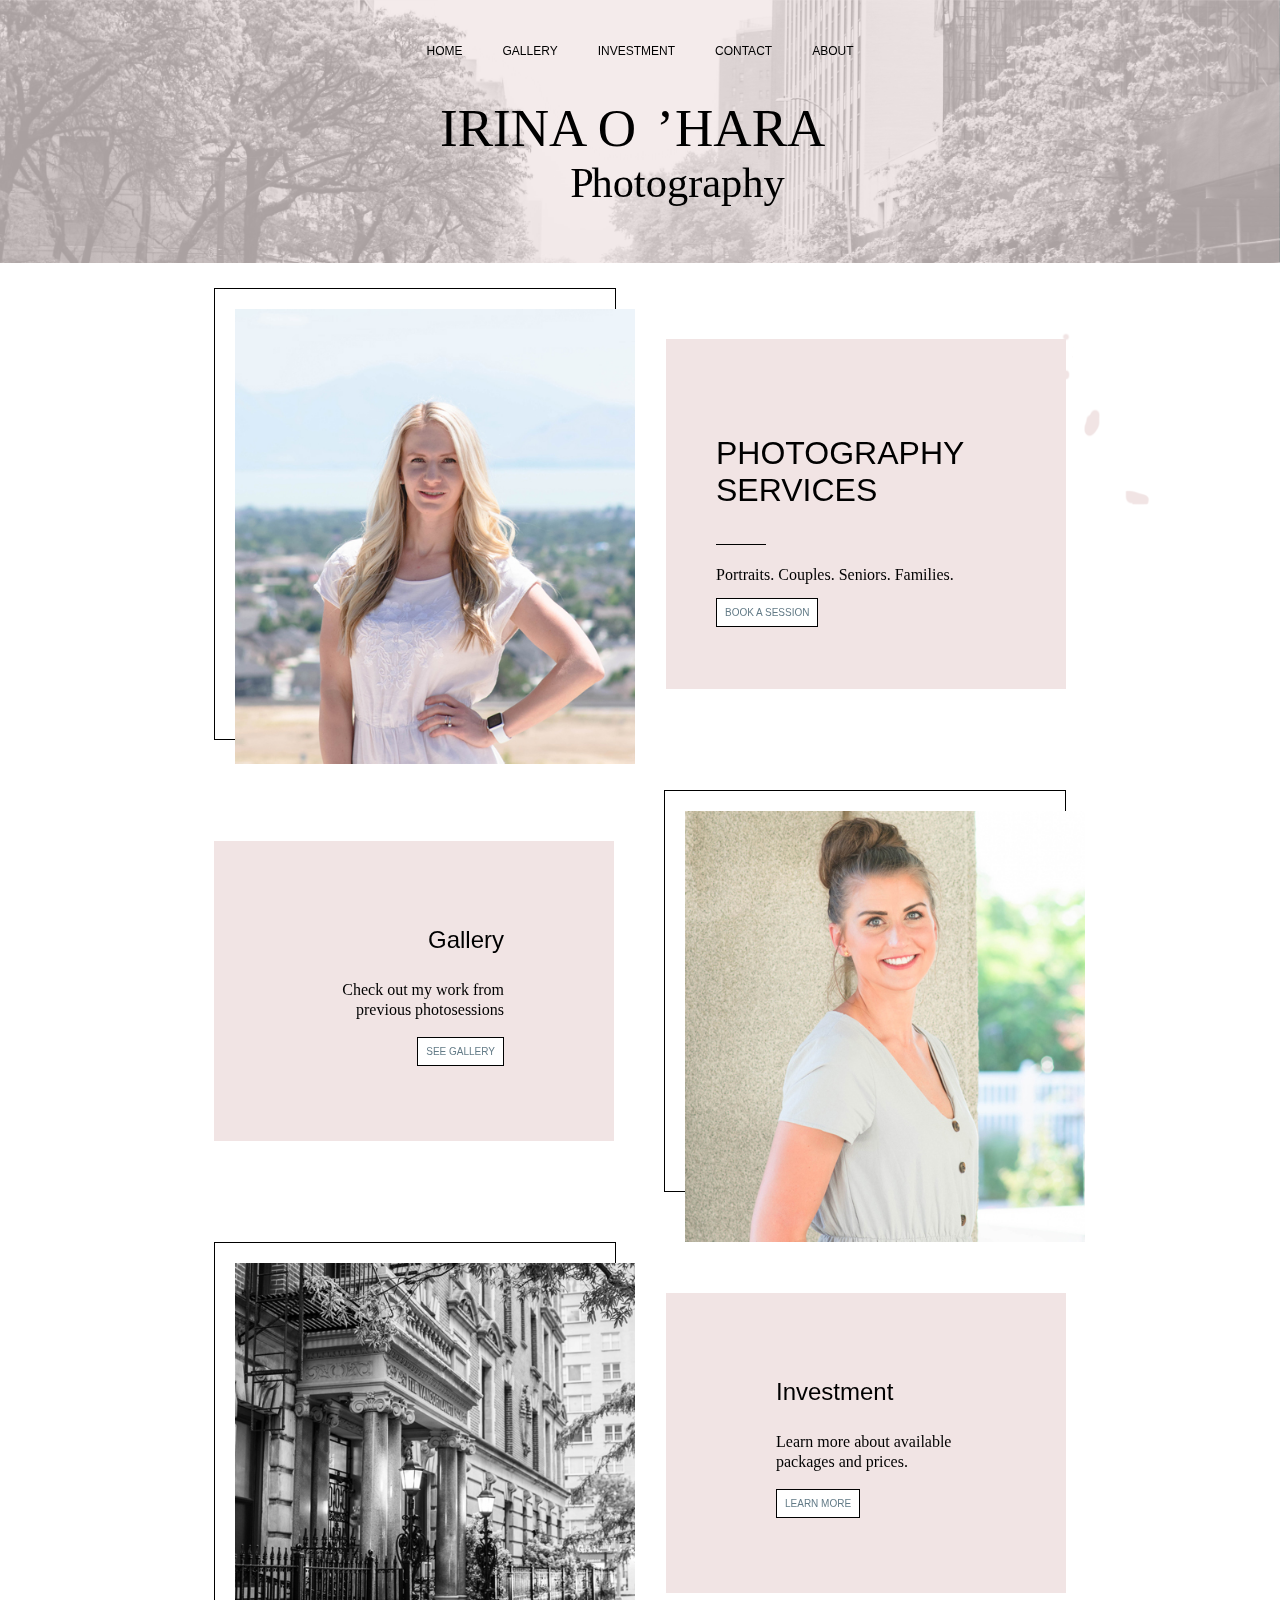
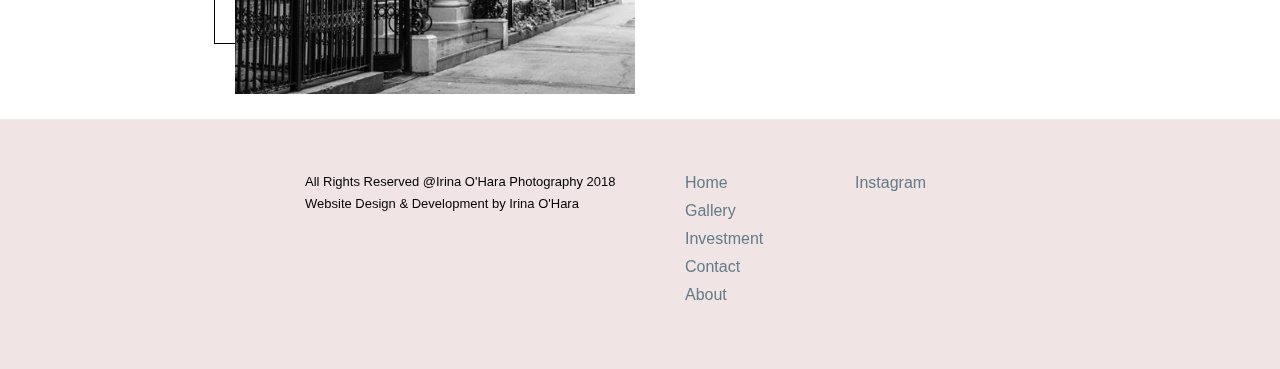
==== index.html @ 75a9f9bd "add more pages" ====
<!DOCTYPE html>
<html lang="en" dir="ltr">
  <head>
    <!-- Global site tag (gtag.js) - Google Analytics -->
    <script async src="https://www.googletagmanager.com/gtag/js?id=UA-121238823-2"></script>
    <script>
      window.dataLayer = window.dataLayer || [];
      function gtag(){dataLayer.push(arguments);}
      gtag('js', new Date());

      gtag('config', 'UA-121238823-2');
    </script>
    <meta charset="utf-8">
    <title>Irina O'Hara Photography</title>
    <link rel="stylesheet" href="../css/main.css">
    <link rel="stylesheet" href="../css/fonts.css">
    <link href="https://fonts.googleapis.com/css?family=Mrs+Saint+Delafield" rel="stylesheet">
  </head>
  <body>
    <header>
      <nav id="mainnav">
        <ul>
          <li><a href="index.html">Home</a></li>
          <li><a href="gallery.html">Gallery</a></li>
          <li><a href="investment.html">Investment</a></li>
          <li><a href="formpage.html">Contact</a></li>
          <li><a href="about.html">About</a></li>
        </ul>
      </nav>
      <img src="../images/logov7.svg" alt="logo" class="logo">
    </header>
    <main>
      <img src="../images/backsplash.png" alt="splash drops" class="backsplash">
      <div class="block block1">
        <img src="../images/irina1.jpg" alt="photo of irina">
      </div>
      <div class="block block2">
        <div class="headline-text-holder">
          <h1>PHOTOGRAPHY SERVICES</h1>
          <hr>
          <p>Portraits. Couples. Seniors. Families. </p>
          <a href="#contact.html" class="call-to-action">BOOK A SESSION</a>
        </div>
      </div>
      <div class="block block3">
        <div class="headline-text-holder content-right">
          <h2>Gallery</h2>
          <hr>
          <p>Check out my work from previous photosessions</p>
          <a href="#gallery.html" class="call-to-action">SEE GALLERY</a>
        </div>
      </div>
      <div class="block block4">
        <img src="../images/marianne.jpg" alt="marianne smiling in the camera">
      </div>
      <div class="block block5">
        <img src="../images/ny.jpg" alt="a building in new york">
      </div>
      <div class="block block6">
        <div class="headline-text-holder content-left">
          <h2>Investment</h2>
          <hr>
          <p>Learn more about available packages and prices.</p>
          <a href="#gallery.html" class="call-to-action">LEARN MORE</a>
        </div>
      </div>
    </main>
    <footer>
      <div class="footer-block footer-block1">
        <p>All Rights Reserved @Irina O'Hara Photography 2018</p>
        <p>Website Design & Development by Irina O'Hara</p>
      </div>
      <div class="footer-block footer-block2">
        <ul>
          <li><a href="index.html">Home</a></li>
          <li><a href="gallery.html">Gallery</a></li>
          <li><a href="investment.html">Investment</a></li>
          <li><a href="formpage.html">Contact</a></li>
          <li><a href="about.html">About</a></li>
        </ul>
      </div>
      <div class="footer-block footer-block3">
        <ul>
          <li><a href="https://www.instagram.com/irinaoharaphotography/" target="_blank">Instagram</a></li>
        </ul>
      </div>
    </footer>
  </body>
</html>
---- css/main.css ----
@import url('https://fonts.googleapis.com/css?family=Oranienbaum');
@import url('https://fonts.googleapis.com/css?family=Roboto');
/* ----------------------------------------------------- */
/* --------- Typography: Heading & Body Copy ----------- */
/* ----------------------------------------------------- */
/* These are the font families of all the headings and body copy */

body{
	font-family: 'Brown', sans-serif;
	font-weight: 200;
	max-width: 2400px;
	margin: 0 auto;
}

h1,h2,h3,h4,h5,h6{
	font-weight: 100;
}
p{
	font-family: "Baskerville", serif;
	font-size: 16px;
	line-height: 1.3;
}

/* -------------------------------------------------- */
/* --------- Navigation: Main & Secondary ----------- */
/* -------------------------------------------------- */
/* Colors, style, floating, shapes, etc of main & secondary navs */

/* Main Navigation Style */
header{
	display: flex;
	flex-direction: column;
	background-image: url(../images/header-background.svg);
	background-repeat: no-repeat;
	background-size: cover;
	background-position: top;
}
.logo{
  width: 400px;
	margin: 0 auto;
	padding-bottom: 40px;
}
nav{
  height: 100px;
}
#mainnav ul{
	display: flex;
  list-style: none;
	justify-content: center;
  align-items: center;
	margin: 0;
	padding: 0;
	height: 100%;
}
#mainnav li{
	margin: 10px 20px;
}
#mainnav a:link{
	color: black;
  text-decoration-line: none;
	text-transform: uppercase;
	font-size: 12px;
}
#mainnav a:visited{
	color: #637B87;
}
#mainnav a:hover{
	color: #638783;
}
#mainnav a:active{
	color: #D7D7D0;
}

/* Non-Navigational Link Styles */
/* This is for all default links */
a:link{
	color: #637B87;
}
a:visited{
	color: black;
}
a:hover{
	color: #D7D7D0;
}
a:active{
	color: #D7D7D0;
}

/* -------------------------------------------------- */
/* ----------------  Main Section Styles ------------ */
/* -------------------------------------------------- */
/* -----------------     Home Page   ---------------- */
/* -------------------------------------------------- */
main{
	max-width: 1000px;
	margin: 0 auto;
	display: flex;
	flex-wrap: wrap;
	justify-content: center;
	align-items: center;
	position: relative;
}
.backsplash{
	position: fixed;
	z-index: -9;
	top: 0;
}
.block{
	width: 400px;
	height: 450px;
	background-color: #f1e4e4;
	margin: 25px;
}
.block1, .block4, .block5{
	border: 1px solid black;
	position: relative;
	background-color: white;
}
.block2, .block3, .block6{
	display: flex;
	justify-content: center;
	align-items: center;
	height: 350px;
}
.block3,.block6{
	height: 300px;
}
.block4, .block5{
	height: 400px;
}
.block7{
	width: 450px;
	height: 100%;
	padding: 50px;
  padding-top: 0;
  margin-top: 100px;
}
.about-text-holder{
	width: 400px;
	height: 500px;
	display: flex;
	justify-content: center;
	align-items: flex-start;
	flex-direction: column;
	text-align: left;
	line-height: 1.5;
}
.block8{
	width: 300px;
  height: 340px;
}
.block10{
	position: relative;
	background-color: rgba(255, 255, 255, 0);
	height: 50px;
}
.img-holder{
	width: 300px;
}
.block img{
	width: 400px;
  position: absolute;
  top: 20px;
  left: 20px;
}
.img-holder img{
	width: 300px;
	position: absolute;
	top: 30px;
	right: 30px;
	left: unset;
}
.headline-text-holder{
	width: 300px;
	height: 200px;
	padding: 50px;
}
hr{
	background-color: black;
	border: none;
	height: 1px;
	width: 50px;
	display: inline-block;
	margin: 0;
}
.call-to-action{
	border: 1px solid black;
	padding: 8px;
	font-size: 10px;
	color: black;
	text-decoration: none;
	background-color: white;
}
.content-right{
	display: flex;
	justify-content: center;
	align-items: flex-end;
	flex-direction: column;
	width: 180px;
	height: 150px;
	text-align: right;
}
.content-left{
	display: flex;
	justify-content: center;
	align-items: flex-start;
	flex-direction: column;
	width: 180px;
	height: 150px;
  text-align: left;
}
.content-left h2, .content-right h2{
	margin: 10px 0;
}
.call-to-action-text{
	background-color: rgba(59, 59, 59, 0.5);
	position: absolute;
	top: -90px;
	right: -204px;
	width: 380px;
	height: 100px;
	padding: 20px;
	align-items: center;
}
.call-to-action-text p{
	color: white;
	font-size: 20px;
	font-family: "Brown", sans-serif;
}
.about-text-holder p{
	line-height: 1.5;
}


/* -------------------------------------------------- */
/* ----------------- Footer Styles ------------------ */
/* -------------------------------------------------- */
footer{
	text-align: left;
	background-color: #f1e4e4;
	margin-top: 50px;
	padding: 50px 0;
	display: flex;
	justify-content: center;
	align-items: flex-start;
}
.footer-block{
	height: 150px;
}
.footer-block1{
	width: 340px;
}
.footer-block2, .footer-block3{
	width: 170px;
}
.footer-block p{
	font-family: "Brown", sans-serif;
	font-weight: 200;
	font-size: 13px;
	margin: 5px;
}
.footer-block ul{
	margin: 0;
}
.footer-block li{
	margin: 5px;
	padding-bottom: 5px;
	list-style: none;
}
.footer-block a{
	text-decoration: none;
}
---- css/fonts.css ----
@font-face {
    font-family: 'baskervillenormal';
    src: url('baskvl-webfont.woff2') format('woff2'),
         url('baskvl-webfont.woff') format('woff');
    font-weight: normal;
    font-style: normal;
}
@font-face {
    font-family: 'audreymedium';
    src: url('audrey-medium-webfont.woff2') format('woff2'),
         url('audrey-medium-webfont.woff') format('woff');
    font-weight: normal;
    font-style: normal;
}
@font-face {
    font-family: 'audreyregular';
    src: url('audrey-normal-webfont.woff2') format('woff2'),
         url('audrey-normal-webfont.woff') format('woff');
    font-weight: normal;
    font-style: normal;
}
@import url('https://fonts.googleapis.com/css?family=Mrs+Saint+Delafield');
@font-face {
    font-family: 'brownlight';
    src: url('brown-light-webfont.woff2') format('woff2'),
         url('brown-light-webfont.woff') format('woff');
    font-weight: normal;
    font-style: normal;
}
@font-face {
    font-family: 'brownregular_alt';
    src: url('brown-regular-alt-webfont.woff2') format('woff2'),
         url('brown-regular-alt-webfont.woff') format('woff');
    font-weight: normal;
    font-style: normal;
}
@font-face {
    font-family: 'brownregular';
    src: url('brown-regular-webfont.woff2') format('woff2'),
         url('brown-regular-webfont.woff') format('woff');
    font-weight: normal;
    font-style: normal;
}
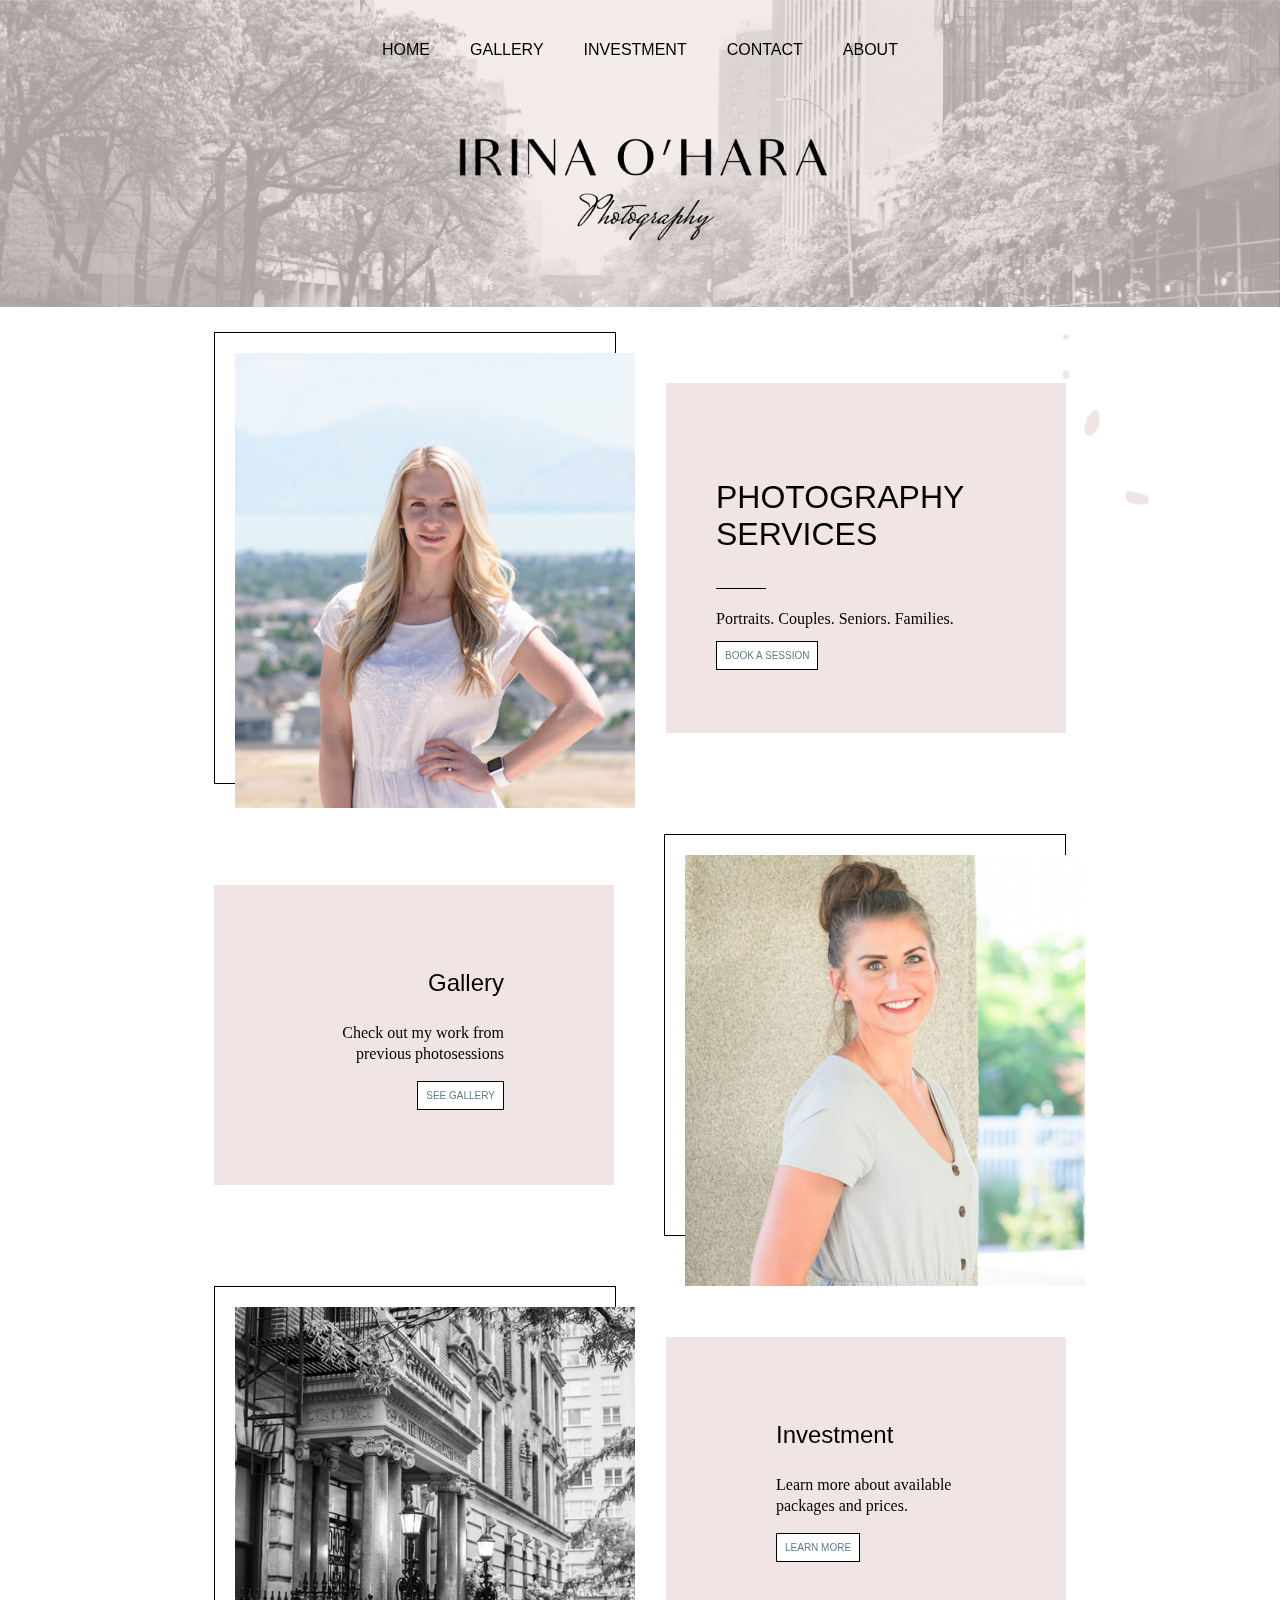
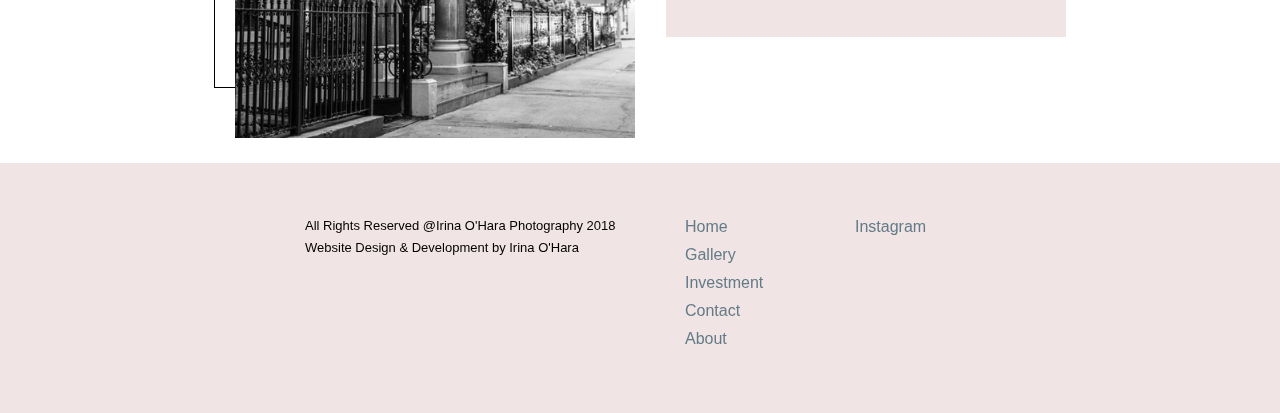
==== commit 9d33e726: "updated files for desktop" ====
--- a/index.html
+++ b/index.html
@@ -27,7 +27,7 @@
           <li><a href="about.html">About</a></li>
         </ul>
       </nav>
-      <img src="../images/logov7.svg" alt="logo" class="logo">
+      <img src="../images/logov7.png" alt="logo" class="logo">
     </header>
     <main>
       <img src="../images/backsplash.png" alt="splash drops" class="backsplash">
--- a/css/main.css
+++ b/css/main.css
@@ -36,7 +36,7 @@
 	background-position: top;
 }
 .logo{
-  width: 400px;
+  width: 500px;
 	margin: 0 auto;
 	padding-bottom: 40px;
 }
@@ -59,7 +59,7 @@
 	color: black;
   text-decoration-line: none;
 	text-transform: uppercase;
-	font-size: 12px;
+	font-size: 16px;
 }
 #mainnav a:visited{
 	color: #637B87;
@@ -230,6 +230,92 @@
 .about-text-holder p{
 	line-height: 1.5;
 }
+/* gallery and investment pages */
+/* investment page */
+.investment-block{
+  background-color: #f1e4e4;
+  width: 320px;
+  height: 450px;
+  margin: 20px;
+  display: flex;
+  flex-direction: column;
+  justify-content: flex-start;
+  align-items: center;
+  position: relative;
+}
+.background-div{
+  width: 260px;
+  height: 390px;
+  background-image:url("../images/marble-texture.jpg");
+  background-size: cover;
+  border: 1px solid black;
+}
+.header-text-box{
+  background-color: white;
+  width: 80%;
+  height: 100px;
+}
+.investment-img-holder{
+  width: 260px;
+  height: 300px;
+  /* background-color: yellow; */
+  margin-top: 30px;
+}
+.investment-img-holder img{
+	width: 100%;
+}
+.investment-category{
+  font-family: "Brown", sans-serif;
+  font-weight: 200;
+  width: 150px;
+  margin: 0 auto;
+  border: 1px solid black;
+  background-color: white;
+  padding: 20px;
+  position: absolute;
+  bottom: 30px;
+}
+.investment-category p{
+  margin: 5px;
+}
+/* gallery page */
+.gallery-container{
+  max-width: 1200px;
+  margin: 50px auto 0;
+  display: flex;
+  justify-content: center;
+  align-items: center;
+  flex-wrap: wrap;
+}
+.gallery-block{
+  background-color: #f1e4e4;
+  width: 320px;
+  height: 480px;
+  margin: 20px;
+}
+.gallery-text-block{
+  display: flex;
+  flex-direction: column;
+  justify-content: center;
+  align-items: center;
+  text-align: center;
+}
+.gallery-text-block p{
+  margin: 20px;
+  line-height: 1.5;
+  font-family: "Brown", sans-serif;
+}
+@media (max-width: 767px) {
+  .gallery-container{
+    max-width: 600px;
+  }
+}
+@media (max-width: 480px) {
+  .gallery-container{
+    flex-direction: column;
+  }
+}
+
 
 
 /* -------------------------------------------------- */
